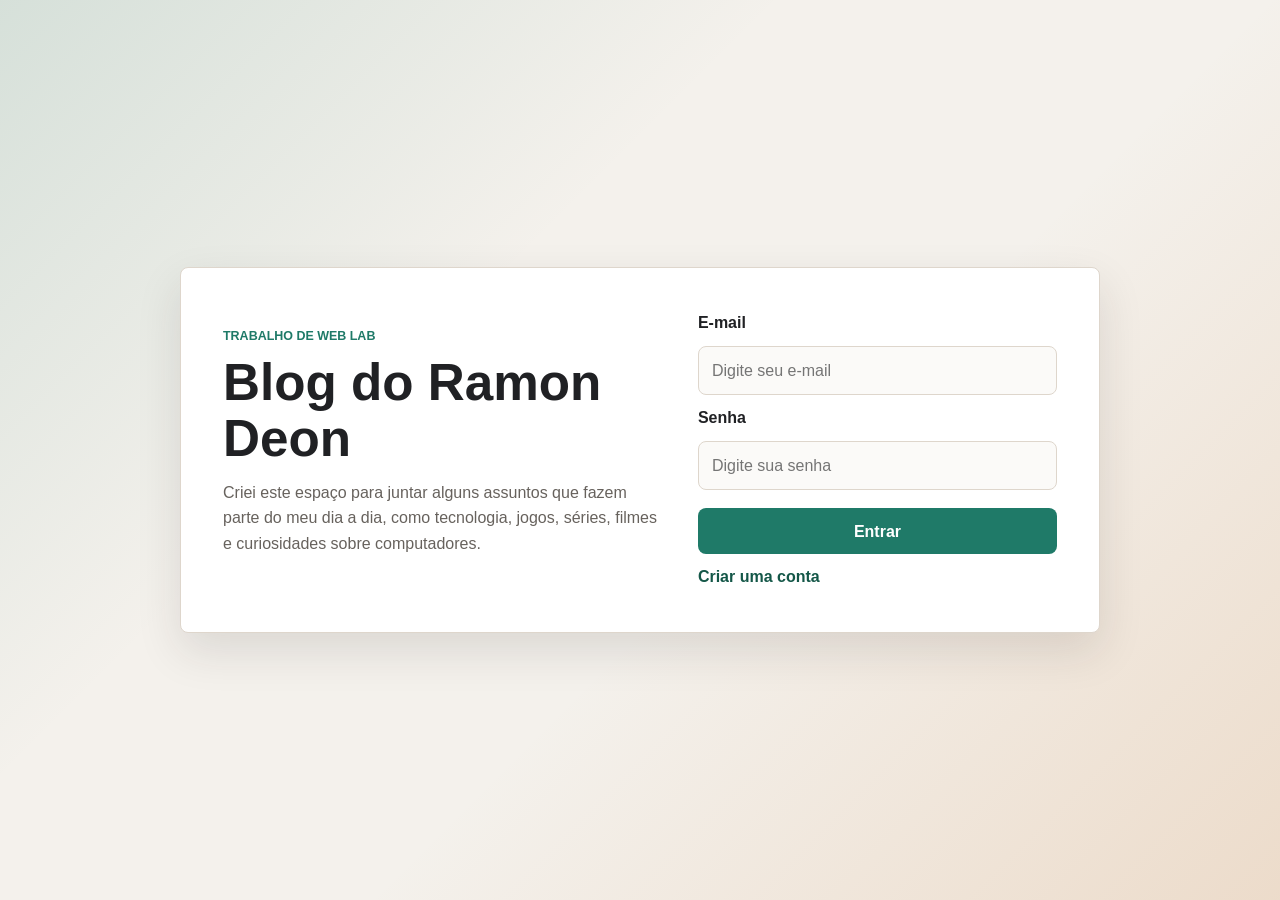
==== index.html @ 43c027dd "Add files via upload" ====
<!DOCTYPE html>
<html lang="pt-BR">
<head>
    <meta charset="UTF-8">
    <meta name="viewport" content="width=device-width, initial-scale=1.0">
    <title>Entrada | Blog do Ramon</title>
    <link rel="stylesheet" href="./CSS/styles.CSS">
</head>
<body class="pagina-entrada">
    <main class="caixa-autenticacao">
        <section class="painel-autenticacao">
            <div>
                <p class="chamada">Trabalho de Web lab</p>
                <h1>Blog do Ramon Deon</h1>
                <p class="introducao">
                    Criei este espaço para juntar alguns assuntos que fazem parte do meu dia a dia, como tecnologia,
                    jogos, séries, filmes e curiosidades sobre computadores.
                </p>
            </div>

            <form class="formulario-autenticacao" action="./pages/home.html">
                <label for="campo-email">E-mail</label>
                <input id="campo-email" type="email" name="email" placeholder="Digite seu e-mail" required>

                <label for="campo-senha">Senha</label>
                <input id="campo-senha" type="password" name="senha" placeholder="Digite sua senha" required>

                <button type="submit">Entrar</button>
                <a href="./pages/register.html">Criar uma conta</a>
            </form>
        </section>
    </main>
    <script src="./js/main.js"></script>
</body>
</html>
---- CSS/styles.CSS ----
:root {
    --fundo: #f4f1ec;
    --superficie: #ffffff;
    --texto: #202124;
    --texto-suave: #67625d;
    --linha: #ded6cc;
    --destaque: #1f7a68;
    --destaque-escuro: #145748;
    --quente: #c97a32;
    --sombra: 0 18px 45px rgba(43, 37, 30, 0.12);
}

* {
    box-sizing: border-box;
}

body {
    margin: 0;
    min-height: 100vh;
    background: var(--fundo);
    color: var(--texto);
    font-family: Arial, Helvetica, sans-serif;
    line-height: 1.6;
}

a {
    color: inherit;
    text-decoration: none;
}

.pagina-entrada {
    display: grid;
    place-items: center;
    padding: 24px;
    background:
        linear-gradient(135deg, rgba(31, 122, 104, 0.14), transparent 36%),
        linear-gradient(315deg, rgba(201, 122, 50, 0.18), transparent 42%),
        var(--fundo);
}

.caixa-autenticacao {
    width: min(100%, 920px);
}

.painel-autenticacao {
    display: grid;
    grid-template-columns: 1.1fr 0.9fr;
    gap: 36px;
    align-items: center;
    padding: 42px;
    background: var(--superficie);
    border: 1px solid var(--linha);
    border-radius: 8px;
    box-shadow: var(--sombra);
}

.chamada {
    margin: 0 0 8px;
    color: var(--destaque);
    font-size: 0.78rem;
    font-weight: 700;
    letter-spacing: 0;
    text-transform: uppercase;
}

h1,
h2,
h3,
p {
    margin-top: 0;
}

h1 {
    margin-bottom: 14px;
    font-size: clamp(2rem, 4vw, 3.4rem);
    line-height: 1.08;
}

h2 {
    margin-bottom: 12px;
    font-size: 1.45rem;
}

h3 {
    margin-bottom: 8px;
    font-size: 1.05rem;
}

.introducao,
.destaque p,
.destaque-perfil p,
.secao-sobre p,
.cartao-publicacao p {
    color: var(--texto-suave);
}

.formulario-autenticacao {
    display: grid;
    gap: 10px;
}

.formulario-autenticacao label {
    font-weight: 700;
}

.formulario-autenticacao input {
    width: 100%;
    min-height: 46px;
    padding: 11px 13px;
    border: 1px solid var(--linha);
    border-radius: 8px;
    font: inherit;
    color: var(--texto);
    background: #fbfaf8;
}

.formulario-autenticacao input:focus {
    outline: 3px solid rgba(31, 122, 104, 0.18);
    border-color: var(--destaque);
}

.formulario-autenticacao button {
    min-height: 46px;
    margin-top: 8px;
    border: 0;
    border-radius: 8px;
    background: var(--destaque);
    color: #ffffff;
    font: inherit;
    font-weight: 700;
    cursor: pointer;
}

.formulario-autenticacao button:hover {
    background: var(--destaque-escuro);
}

.formulario-autenticacao a {
    justify-self: start;
    color: var(--destaque-escuro);
    font-weight: 700;
}

.cabecalho-site {
    position: sticky;
    top: 0;
    z-index: 10;
    display: flex;
    justify-content: space-between;
    gap: 18px;
    align-items: center;
    padding: 18px clamp(18px, 5vw, 64px);
    background: rgba(244, 241, 236, 0.94);
    border-bottom: 1px solid var(--linha);
    backdrop-filter: blur(10px);
}

.marca {
    font-weight: 800;
}

.menu-site {
    display: flex;
    flex-wrap: wrap;
    gap: 10px;
}

.menu-site a {
    padding: 8px 12px;
    border-radius: 8px;
    color: var(--texto-suave);
    font-weight: 700;
}

.menu-site a:hover {
    background: var(--superficie);
    color: var(--texto);
}

.menu-site a[aria-current="page"] {
    background: var(--superficie);
    color: var(--destaque-escuro);
}

main {
    width: min(1120px, calc(100% - 32px));
    margin: 0 auto;
}

.destaque,
.destaque-perfil {
    display: grid;
    grid-template-columns: minmax(0, 1.2fr) minmax(260px, 0.8fr);
    gap: 28px;
    align-items: center;
    padding: 56px 0 34px;
}

.cartao-destaque,
.cartao-publicacao,
.grade-listas article,
.secao-sobre,
.lista-musicas article {
    background: var(--superficie);
    border: 1px solid var(--linha);
    border-radius: 8px;
}

.cartao-destaque {
    display: grid;
    gap: 12px;
    padding: 24px;
}

.cartao-destaque span {
    display: block;
    padding: 14px 16px;
    border-left: 4px solid var(--quente);
    background: #faf7f1;
    font-weight: 800;
}

.grade-conteudo,
.grade-listas,
.lista-musicas {
    display: grid;
    grid-template-columns: repeat(3, minmax(0, 1fr));
    gap: 18px;
}

.cartao-publicacao,
.grade-listas article,
.lista-musicas article,
.secao-sobre {
    padding: 22px;
}

.categoria-publicacao {
    margin-bottom: 8px;
    color: var(--quente);
    font-size: 0.78rem;
    font-weight: 800;
    text-transform: uppercase;
}

.link-publicacao {
    display: inline-block;
    margin-top: 8px;
    color: var(--destaque-escuro);
    font-weight: 800;
}

.pagina-perfil,
.pagina-receita {
    padding-bottom: 42px;
}

.destaque-perfil {
    grid-template-columns: 180px minmax(0, 1fr);
}

.foto-perfil {
    display: block;
    width: 160px;
    aspect-ratio: 1;
    border-radius: 50%;
    object-fit: cover;
    object-position: 56% 32%;
    border: 4px solid var(--superficie);
    box-shadow: var(--sombra);
}

.secao-sobre {
    margin-bottom: 18px;
}

.grade-listas {
    margin-bottom: 18px;
}

ul,
ol {
    margin: 0;
    padding-left: 20px;
    color: var(--texto-suave);
}

li + li {
    margin-top: 6px;
}

.lista-musicas {
    margin-top: 16px;
}

@media (max-width: 760px) {
    .painel-autenticacao,
    .destaque,
    .destaque-perfil,
    .grade-conteudo,
    .grade-listas,
    .lista-musicas {
        grid-template-columns: 1fr;
    }

    .painel-autenticacao {
        padding: 28px;
    }

    .cabecalho-site {
        align-items: flex-start;
        flex-direction: column;
    }

    .destaque,
    .destaque-perfil {
        padding-top: 34px;
    }

    .foto-perfil {
        width: 132px;
    }
}
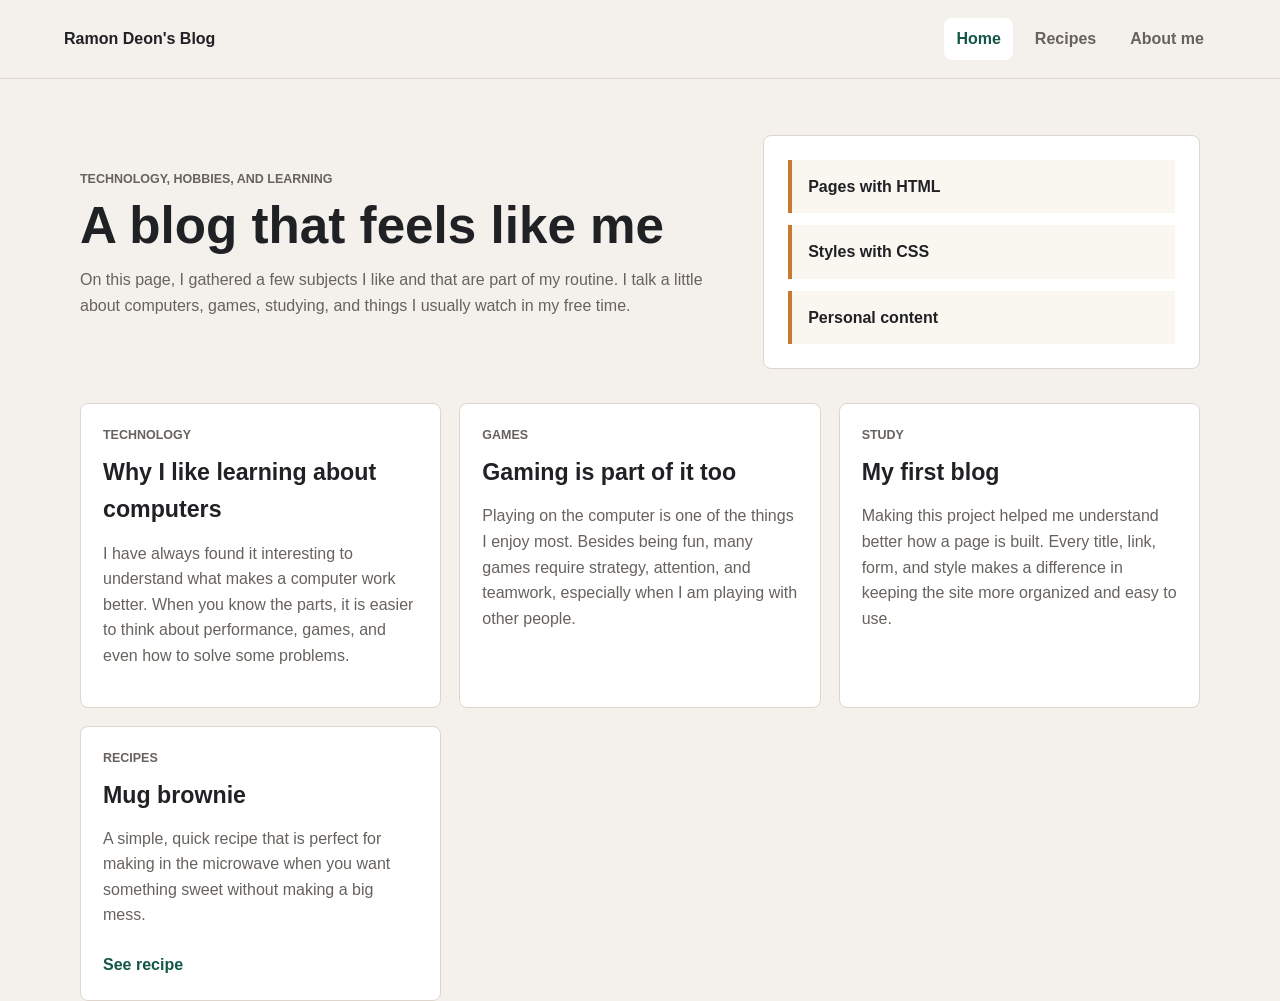
==== commit 198682f1: "Add files via upload" ====
--- a/index.html
+++ b/index.html
@@ -1,33 +1,75 @@
 <!DOCTYPE html>
-<html lang="pt-BR">
+<html lang="en">
 <head>
     <meta charset="UTF-8">
     <meta name="viewport" content="width=device-width, initial-scale=1.0">
-    <title>Entrada | Blog do Ramon</title>
-    <link rel="stylesheet" href="./CSS/styles.CSS">
+    <title>Home | Ramon's Blog</title>
+    <link rel="stylesheet" href="./css/styles.css">
 </head>
-<body class="pagina-entrada">
-    <main class="caixa-autenticacao">
-        <section class="painel-autenticacao">
-            <div>
-                <p class="chamada">Trabalho de Web lab</p>
-                <h1>Blog do Ramon Deon</h1>
-                <p class="introducao">
-                    Criei este espaço para juntar alguns assuntos que fazem parte do meu dia a dia, como tecnologia,
-                    jogos, séries, filmes e curiosidades sobre computadores.
+<body>
+    <header class="site-header">
+        <a class="brand" href="./index.html">Ramon Deon's Blog</a>
+        <nav class="site-menu" aria-label="Main menu">
+            <a href="./index.html">Home</a>
+            <a href="./receitas.html">Recipes</a>
+            <a href="./pages/about.html">About me</a>
+        </nav>
+    </header>
+
+    <main>
+        <section class="hero">
+            <div class="hero-text">
+                <p class="eyebrow">Technology, hobbies, and learning</p>
+                <h1>A blog that feels like me</h1>
+                <p>
+                    On this page, I gathered a few subjects I like and that are part of my routine. I talk a little
+                    about computers, games, studying, and things I usually watch in my free time.
                 </p>
             </div>
+            <div class="hero-card" aria-label="Blog summary">
+                <span>Pages with HTML</span>
+                <span>Styles with CSS</span>
+                <span>Personal content</span>
+            </div>
+        </section>
 
-            <form class="formulario-autenticacao" action="./pages/home.html">
-                <label for="campo-email">E-mail</label>
-                <input id="campo-email" type="email" name="email" placeholder="Digite seu e-mail" required>
+        <section class="content-grid" aria-label="Recent posts">
+            <article class="post-card">
+                <p class="post-category">Technology</p>
+                <h2>Why I like learning about computers</h2>
+                <p>
+                    I have always found it interesting to understand what makes a computer work better. When you know
+                    the parts, it is easier to think about performance, games, and even how to solve some problems.
+                </p>
+            </article>
 
-                <label for="campo-senha">Senha</label>
-                <input id="campo-senha" type="password" name="senha" placeholder="Digite sua senha" required>
+            <article class="post-card">
+                <p class="post-category">Games</p>
+                <h2>Gaming is part of it too</h2>
+                <p>
+                    Playing on the computer is one of the things I enjoy most. Besides being fun, many games require
+                    strategy, attention, and teamwork, especially when I am playing with other people.
+                </p>
+            </article>
 
-                <button type="submit">Entrar</button>
-                <a href="./pages/register.html">Criar uma conta</a>
-            </form>
+            <article class="post-card">
+                <p class="post-category">Study</p>
+                <h2>My first blog</h2>
+                <p>
+                    Making this project helped me understand better how a page is built. Every title, link, form, and
+                    style makes a difference in keeping the site more organized and easy to use.
+                </p>
+            </article>
+
+            <article class="post-card">
+                <p class="post-category">Recipes</p>
+                <h2>Mug brownie</h2>
+                <p>
+                    A simple, quick recipe that is perfect for making in the microwave when you want something sweet
+                    without making a big mess.
+                </p>
+                <a class="post-link" href="./receitas.html">See recipe</a>
+            </article>
         </section>
     </main>
     <script src="./js/main.js"></script>
--- a/css/styles.css
+++ b/css/styles.css
@@ -0,0 +1,244 @@
+:root {
+    --background: #f4f1ec;
+    --surface: #ffffff;
+    --text: #202124;
+    --muted-text: #67625d;
+    --line: #ded6cc;
+    --accent: #1f7a68;
+    --accent-dark: #145748;
+    --warm: #c97a32;
+    --shadow: 0 18px 45px rgba(43, 37, 30, 0.12);
+}
+
+* {
+    box-sizing: border-box;
+}
+
+body {
+    margin: 0;
+    min-height: 100vh;
+    background: var(--background);
+    color: var(--text);
+    font-family: Arial, Helvetica, sans-serif;
+    line-height: 1.6;
+}
+
+a {
+    color: inherit;
+    text-decoration: none;
+}
+
+.eyebrow {
+    margin: 0 0 8px;
+    color: var(--accent);
+    font-size: 0.78rem;
+    font-weight: 700;
+    letter-spacing: 0;
+    text-transform: uppercase;
+}
+
+h1,
+h2,
+h3,
+p {
+    margin-top: 0;
+}
+
+h1 {
+    margin-bottom: 14px;
+    font-size: clamp(2rem, 4vw, 3.4rem);
+    line-height: 1.08;
+}
+
+h2 {
+    margin-bottom: 12px;
+    font-size: 1.45rem;
+}
+
+h3 {
+    margin-bottom: 8px;
+    font-size: 1.05rem;
+}
+
+.hero p,
+.profile-hero p,
+.about-section p,
+.post-card p {
+    color: var(--muted-text);
+}
+
+.site-header {
+    position: sticky;
+    top: 0;
+    z-index: 10;
+    display: flex;
+    justify-content: space-between;
+    gap: 18px;
+    align-items: center;
+    padding: 18px clamp(18px, 5vw, 64px);
+    background: rgba(244, 241, 236, 0.94);
+    border-bottom: 1px solid var(--line);
+    backdrop-filter: blur(10px);
+}
+
+.brand {
+    font-weight: 800;
+}
+
+.site-menu {
+    display: flex;
+    flex-wrap: wrap;
+    gap: 10px;
+}
+
+.site-menu a {
+    padding: 8px 12px;
+    border-radius: 8px;
+    color: var(--muted-text);
+    font-weight: 700;
+}
+
+.site-menu a:hover {
+    background: var(--surface);
+    color: var(--text);
+}
+
+.site-menu a[aria-current="page"] {
+    background: var(--surface);
+    color: var(--accent-dark);
+}
+
+main {
+    width: min(1120px, calc(100% - 32px));
+    margin: 0 auto;
+}
+
+.hero,
+.profile-hero {
+    display: grid;
+    grid-template-columns: minmax(0, 1.2fr) minmax(260px, 0.8fr);
+    gap: 28px;
+    align-items: center;
+    padding: 56px 0 34px;
+}
+
+.hero-card,
+.post-card,
+.list-grid article,
+.about-section,
+.music-list article {
+    background: var(--surface);
+    border: 1px solid var(--line);
+    border-radius: 8px;
+}
+
+.hero-card {
+    display: grid;
+    gap: 12px;
+    padding: 24px;
+}
+
+.hero-card span {
+    display: block;
+    padding: 14px 16px;
+    border-left: 4px solid var(--warm);
+    background: #faf7f1;
+    font-weight: 800;
+}
+
+.content-grid,
+.list-grid,
+.music-list {
+    display: grid;
+    grid-template-columns: repeat(3, minmax(0, 1fr));
+    gap: 18px;
+}
+
+.post-card,
+.list-grid article,
+.music-list article,
+.about-section {
+    padding: 22px;
+}
+
+.post-category {
+    margin-bottom: 8px;
+    color: var(--warm);
+    font-size: 0.78rem;
+    font-weight: 800;
+    text-transform: uppercase;
+}
+
+.post-link {
+    display: inline-block;
+    margin-top: 8px;
+    color: var(--accent-dark);
+    font-weight: 800;
+}
+
+.profile-page,
+.recipe-page {
+    padding-bottom: 42px;
+}
+
+.profile-hero {
+    grid-template-columns: 180px minmax(0, 1fr);
+}
+
+.profile-photo {
+    display: block;
+    width: 160px;
+    aspect-ratio: 1;
+    border-radius: 50%;
+    object-fit: cover;
+    object-position: 56% 32%;
+    border: 4px solid var(--surface);
+    box-shadow: var(--shadow);
+}
+
+.about-section {
+    margin-bottom: 18px;
+}
+
+.list-grid {
+    margin-bottom: 18px;
+}
+
+ul,
+ol {
+    margin: 0;
+    padding-left: 20px;
+    color: var(--muted-text);
+}
+
+li + li {
+    margin-top: 6px;
+}
+
+.music-list {
+    margin-top: 16px;
+}
+
+@media (max-width: 760px) {
+    .hero,
+    .profile-hero,
+    .content-grid,
+    .list-grid,
+    .music-list {
+        grid-template-columns: 1fr;
+    }
+
+    .site-header {
+        align-items: flex-start;
+        flex-direction: column;
+    }
+
+    .hero,
+    .profile-hero {
+        padding-top: 34px;
+    }
+
+    .profile-photo {
+        width: 132px;
+    }
+}
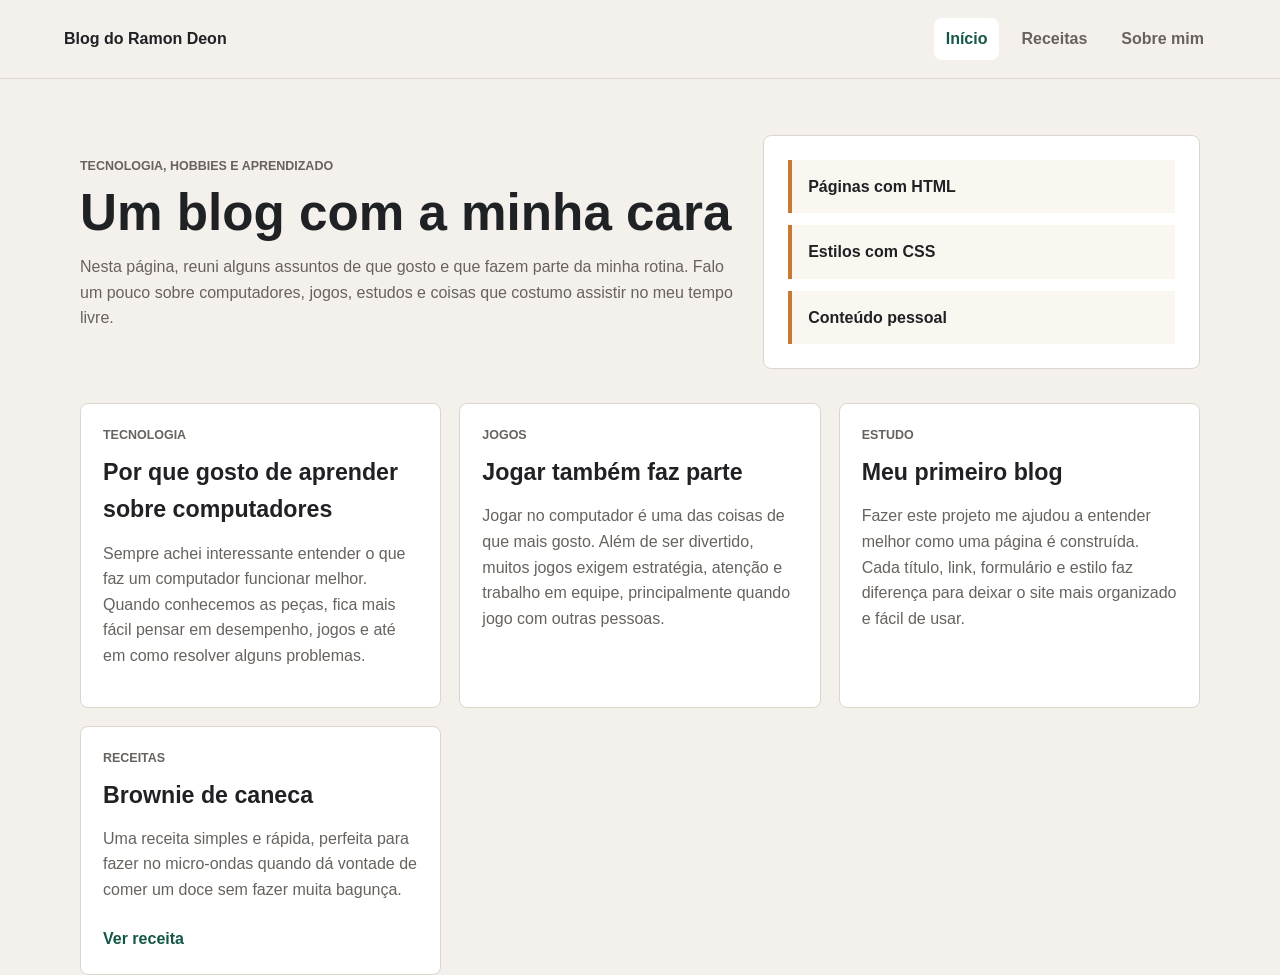
==== commit 61cc5b2c: "Add files via upload" ====
--- a/index.html
+++ b/index.html
@@ -1,74 +1,74 @@
 <!DOCTYPE html>
-<html lang="en">
+<html lang="pt-BR">
 <head>
     <meta charset="UTF-8">
     <meta name="viewport" content="width=device-width, initial-scale=1.0">
-    <title>Home | Ramon's Blog</title>
+    <title>Início | Blog do Ramon</title>
     <link rel="stylesheet" href="./css/styles.css">
 </head>
 <body>
-    <header class="site-header">
-        <a class="brand" href="./index.html">Ramon Deon's Blog</a>
-        <nav class="site-menu" aria-label="Main menu">
-            <a href="./index.html">Home</a>
-            <a href="./receitas.html">Recipes</a>
-            <a href="./pages/about.html">About me</a>
+    <header class="cabecalho-site">
+        <a class="marca" href="./index.html">Blog do Ramon Deon</a>
+        <nav class="menu-site" aria-label="Menu principal">
+            <a href="./index.html">Início</a>
+            <a href="./receitas.html">Receitas</a>
+            <a href="./pages/about.html">Sobre mim</a>
         </nav>
     </header>
 
     <main>
-        <section class="hero">
-            <div class="hero-text">
-                <p class="eyebrow">Technology, hobbies, and learning</p>
-                <h1>A blog that feels like me</h1>
+        <section class="destaque">
+            <div class="texto-destaque">
+                <p class="rotulo">Tecnologia, hobbies e aprendizado</p>
+                <h1>Um blog com a minha cara</h1>
                 <p>
-                    On this page, I gathered a few subjects I like and that are part of my routine. I talk a little
-                    about computers, games, studying, and things I usually watch in my free time.
+                    Nesta página, reuni alguns assuntos de que gosto e que fazem parte da minha rotina. Falo um pouco
+                    sobre computadores, jogos, estudos e coisas que costumo assistir no meu tempo livre.
                 </p>
             </div>
-            <div class="hero-card" aria-label="Blog summary">
-                <span>Pages with HTML</span>
-                <span>Styles with CSS</span>
-                <span>Personal content</span>
+            <div class="cartao-destaque" aria-label="Resumo do blog">
+                <span>Páginas com HTML</span>
+                <span>Estilos com CSS</span>
+                <span>Conteúdo pessoal</span>
             </div>
         </section>
 
-        <section class="content-grid" aria-label="Recent posts">
-            <article class="post-card">
-                <p class="post-category">Technology</p>
-                <h2>Why I like learning about computers</h2>
+        <section class="grade-conteudo" aria-label="Posts recentes">
+            <article class="cartao-post">
+                <p class="categoria-post">Tecnologia</p>
+                <h2>Por que gosto de aprender sobre computadores</h2>
                 <p>
-                    I have always found it interesting to understand what makes a computer work better. When you know
-                    the parts, it is easier to think about performance, games, and even how to solve some problems.
+                    Sempre achei interessante entender o que faz um computador funcionar melhor. Quando conhecemos
+                    as peças, fica mais fácil pensar em desempenho, jogos e até em como resolver alguns problemas.
                 </p>
             </article>
 
-            <article class="post-card">
-                <p class="post-category">Games</p>
-                <h2>Gaming is part of it too</h2>
+            <article class="cartao-post">
+                <p class="categoria-post">Jogos</p>
+                <h2>Jogar também faz parte</h2>
                 <p>
-                    Playing on the computer is one of the things I enjoy most. Besides being fun, many games require
-                    strategy, attention, and teamwork, especially when I am playing with other people.
+                    Jogar no computador é uma das coisas de que mais gosto. Além de ser divertido, muitos jogos exigem
+                    estratégia, atenção e trabalho em equipe, principalmente quando jogo com outras pessoas.
                 </p>
             </article>
 
-            <article class="post-card">
-                <p class="post-category">Study</p>
-                <h2>My first blog</h2>
+            <article class="cartao-post">
+                <p class="categoria-post">Estudo</p>
+                <h2>Meu primeiro blog</h2>
                 <p>
-                    Making this project helped me understand better how a page is built. Every title, link, form, and
-                    style makes a difference in keeping the site more organized and easy to use.
+                    Fazer este projeto me ajudou a entender melhor como uma página é construída. Cada título, link,
+                    formulário e estilo faz diferença para deixar o site mais organizado e fácil de usar.
                 </p>
             </article>
 
-            <article class="post-card">
-                <p class="post-category">Recipes</p>
-                <h2>Mug brownie</h2>
+            <article class="cartao-post">
+                <p class="categoria-post">Receitas</p>
+                <h2>Brownie de caneca</h2>
                 <p>
-                    A simple, quick recipe that is perfect for making in the microwave when you want something sweet
-                    without making a big mess.
+                    Uma receita simples e rápida, perfeita para fazer no micro-ondas quando dá vontade de comer
+                    um doce sem fazer muita bagunça.
                 </p>
-                <a class="post-link" href="./receitas.html">See recipe</a>
+                <a class="link-post" href="./receitas.html">Ver receita</a>
             </article>
         </section>
     </main>
--- a/css/styles.css
+++ b/css/styles.css
@@ -1,13 +1,13 @@
 :root {
-    --background: #f4f1ec;
-    --surface: #ffffff;
-    --text: #202124;
-    --muted-text: #67625d;
-    --line: #ded6cc;
-    --accent: #1f7a68;
-    --accent-dark: #145748;
-    --warm: #c97a32;
-    --shadow: 0 18px 45px rgba(43, 37, 30, 0.12);
+    --fundo: #f4f1ec;
+    --superficie: #ffffff;
+    --texto: #202124;
+    --texto-suave: #67625d;
+    --linha: #ded6cc;
+    --destaque: #1f7a68;
+    --destaque-escuro: #145748;
+    --quente: #c97a32;
+    --sombra: 0 18px 45px rgba(43, 37, 30, 0.12);
 }
 
 * {
@@ -17,8 +17,8 @@
 body {
     margin: 0;
     min-height: 100vh;
-    background: var(--background);
-    color: var(--text);
+    background: var(--fundo);
+    color: var(--texto);
     font-family: Arial, Helvetica, sans-serif;
     line-height: 1.6;
 }
@@ -28,9 +28,9 @@
     text-decoration: none;
 }
 
-.eyebrow {
+.rotulo {
     margin: 0 0 8px;
-    color: var(--accent);
+    color: var(--destaque);
     font-size: 0.78rem;
     font-weight: 700;
     letter-spacing: 0;
@@ -60,14 +60,14 @@
     font-size: 1.05rem;
 }
 
-.hero p,
-.profile-hero p,
-.about-section p,
-.post-card p {
-    color: var(--muted-text);
-}
-
-.site-header {
+.destaque p,
+.destaque-perfil p,
+.secao-sobre p,
+.cartao-post p {
+    color: var(--texto-suave);
+}
+
+.cabecalho-site {
     position: sticky;
     top: 0;
     z-index: 10;
@@ -77,35 +77,35 @@
     align-items: center;
     padding: 18px clamp(18px, 5vw, 64px);
     background: rgba(244, 241, 236, 0.94);
-    border-bottom: 1px solid var(--line);
+    border-bottom: 1px solid var(--linha);
     backdrop-filter: blur(10px);
 }
 
-.brand {
-    font-weight: 800;
-}
-
-.site-menu {
+.marca {
+    font-weight: 800;
+}
+
+.menu-site {
     display: flex;
     flex-wrap: wrap;
     gap: 10px;
 }
 
-.site-menu a {
+.menu-site a {
     padding: 8px 12px;
     border-radius: 8px;
-    color: var(--muted-text);
+    color: var(--texto-suave);
     font-weight: 700;
 }
 
-.site-menu a:hover {
-    background: var(--surface);
-    color: var(--text);
-}
-
-.site-menu a[aria-current="page"] {
-    background: var(--surface);
-    color: var(--accent-dark);
+.menu-site a:hover {
+    background: var(--superficie);
+    color: var(--texto);
+}
+
+.menu-site a[aria-current="page"] {
+    background: var(--superficie);
+    color: var(--destaque-escuro);
 }
 
 main {
@@ -113,8 +113,8 @@
     margin: 0 auto;
 }
 
-.hero,
-.profile-hero {
+.destaque,
+.destaque-perfil {
     display: grid;
     grid-template-columns: minmax(0, 1.2fr) minmax(260px, 0.8fr);
     gap: 28px;
@@ -122,85 +122,85 @@
     padding: 56px 0 34px;
 }
 
-.hero-card,
-.post-card,
-.list-grid article,
-.about-section,
-.music-list article {
-    background: var(--surface);
-    border: 1px solid var(--line);
+.cartao-destaque,
+.cartao-post,
+.grade-lista article,
+.secao-sobre,
+.lista-musicas article {
+    background: var(--superficie);
+    border: 1px solid var(--linha);
     border-radius: 8px;
 }
 
-.hero-card {
+.cartao-destaque {
     display: grid;
     gap: 12px;
     padding: 24px;
 }
 
-.hero-card span {
+.cartao-destaque span {
     display: block;
     padding: 14px 16px;
-    border-left: 4px solid var(--warm);
+    border-left: 4px solid var(--quente);
     background: #faf7f1;
     font-weight: 800;
 }
 
-.content-grid,
-.list-grid,
-.music-list {
+.grade-conteudo,
+.grade-lista,
+.lista-musicas {
     display: grid;
     grid-template-columns: repeat(3, minmax(0, 1fr));
     gap: 18px;
 }
 
-.post-card,
-.list-grid article,
-.music-list article,
-.about-section {
+.cartao-post,
+.grade-lista article,
+.lista-musicas article,
+.secao-sobre {
     padding: 22px;
 }
 
-.post-category {
+.categoria-post {
     margin-bottom: 8px;
-    color: var(--warm);
+    color: var(--quente);
     font-size: 0.78rem;
     font-weight: 800;
     text-transform: uppercase;
 }
 
-.post-link {
+.link-post {
     display: inline-block;
     margin-top: 8px;
-    color: var(--accent-dark);
-    font-weight: 800;
-}
-
-.profile-page,
-.recipe-page {
+    color: var(--destaque-escuro);
+    font-weight: 800;
+}
+
+.pagina-perfil,
+.pagina-receita {
     padding-bottom: 42px;
 }
 
-.profile-hero {
+.destaque-perfil {
     grid-template-columns: 180px minmax(0, 1fr);
 }
 
-.profile-photo {
+.foto-perfil {
     display: block;
     width: 160px;
     aspect-ratio: 1;
     border-radius: 50%;
     object-fit: cover;
     object-position: 56% 32%;
-    border: 4px solid var(--surface);
-    box-shadow: var(--shadow);
-}
-
-.about-section {
+    border: 4px solid var(--superficie);
+    box-shadow: var(--sombra);
+}
+
+.secao-sobre {
     margin-bottom: 18px;
 }
 
-.list-grid {
+.grade-lista {
     margin-bottom: 18px;
 }
 
@@ -208,37 +208,37 @@
 ol {
     margin: 0;
     padding-left: 20px;
-    color: var(--muted-text);
+    color: var(--texto-suave);
 }
 
 li + li {
     margin-top: 6px;
 }
 
-.music-list {
+.lista-musicas {
     margin-top: 16px;
 }
 
 @media (max-width: 760px) {
-    .hero,
-    .profile-hero,
-    .content-grid,
-    .list-grid,
-    .music-list {
+    .destaque,
+    .destaque-perfil,
+    .grade-conteudo,
+    .grade-lista,
+    .lista-musicas {
         grid-template-columns: 1fr;
     }
 
-    .site-header {
+    .cabecalho-site {
         align-items: flex-start;
         flex-direction: column;
     }
 
-    .hero,
-    .profile-hero {
+    .destaque,
+    .destaque-perfil {
         padding-top: 34px;
     }
 
-    .profile-photo {
+    .foto-perfil {
         width: 132px;
     }
 }
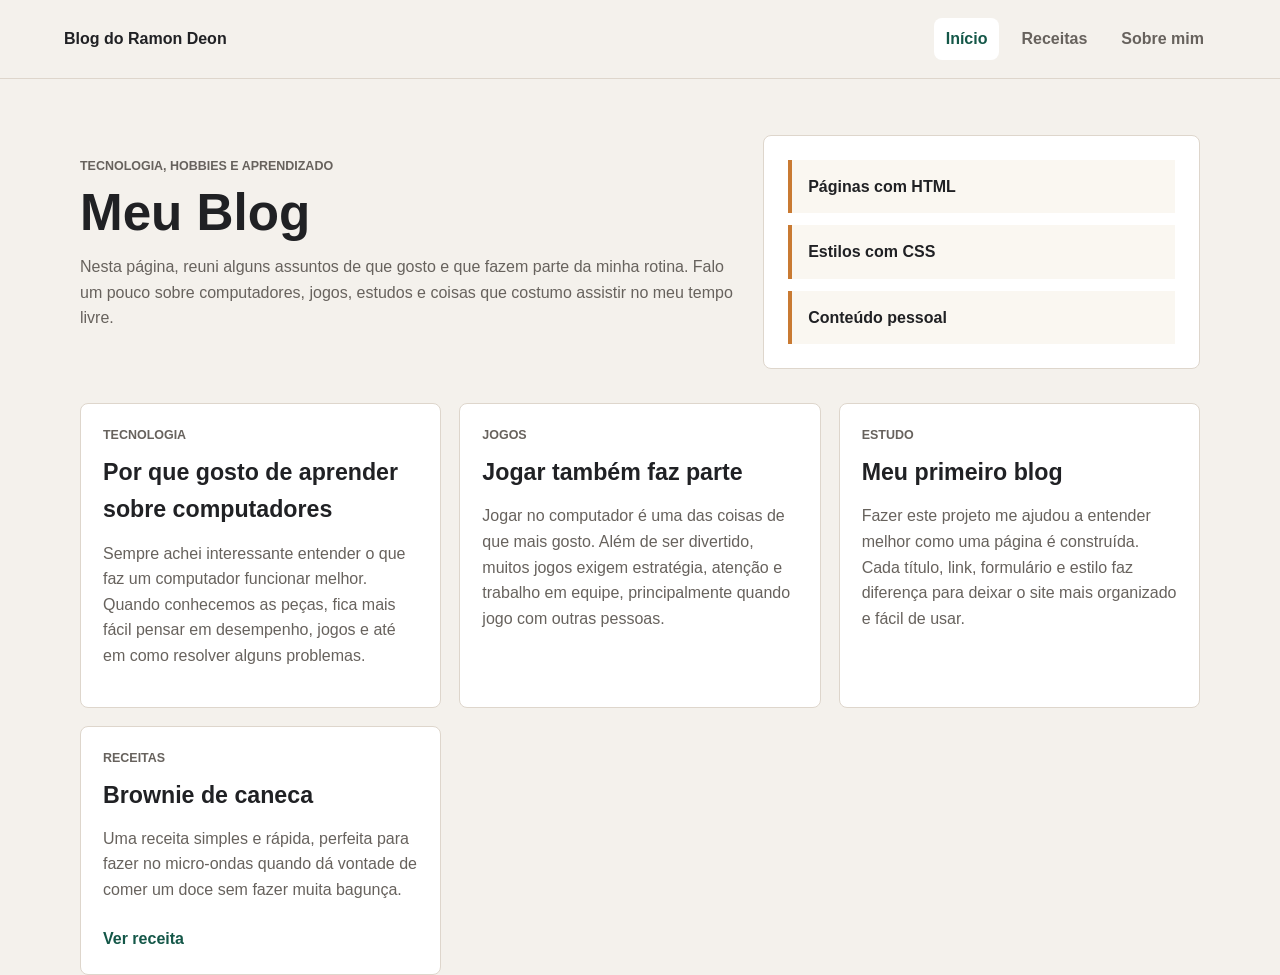
==== commit 28710ee6: "Update index.html" ====
--- a/index.html
+++ b/index.html
@@ -20,7 +20,7 @@
         <section class="destaque">
             <div class="texto-destaque">
                 <p class="rotulo">Tecnologia, hobbies e aprendizado</p>
-                <h1>Um blog com a minha cara</h1>
+                <h1>Meu Blog</h1>
                 <p>
                     Nesta página, reuni alguns assuntos de que gosto e que fazem parte da minha rotina. Falo um pouco
                     sobre computadores, jogos, estudos e coisas que costumo assistir no meu tempo livre.
